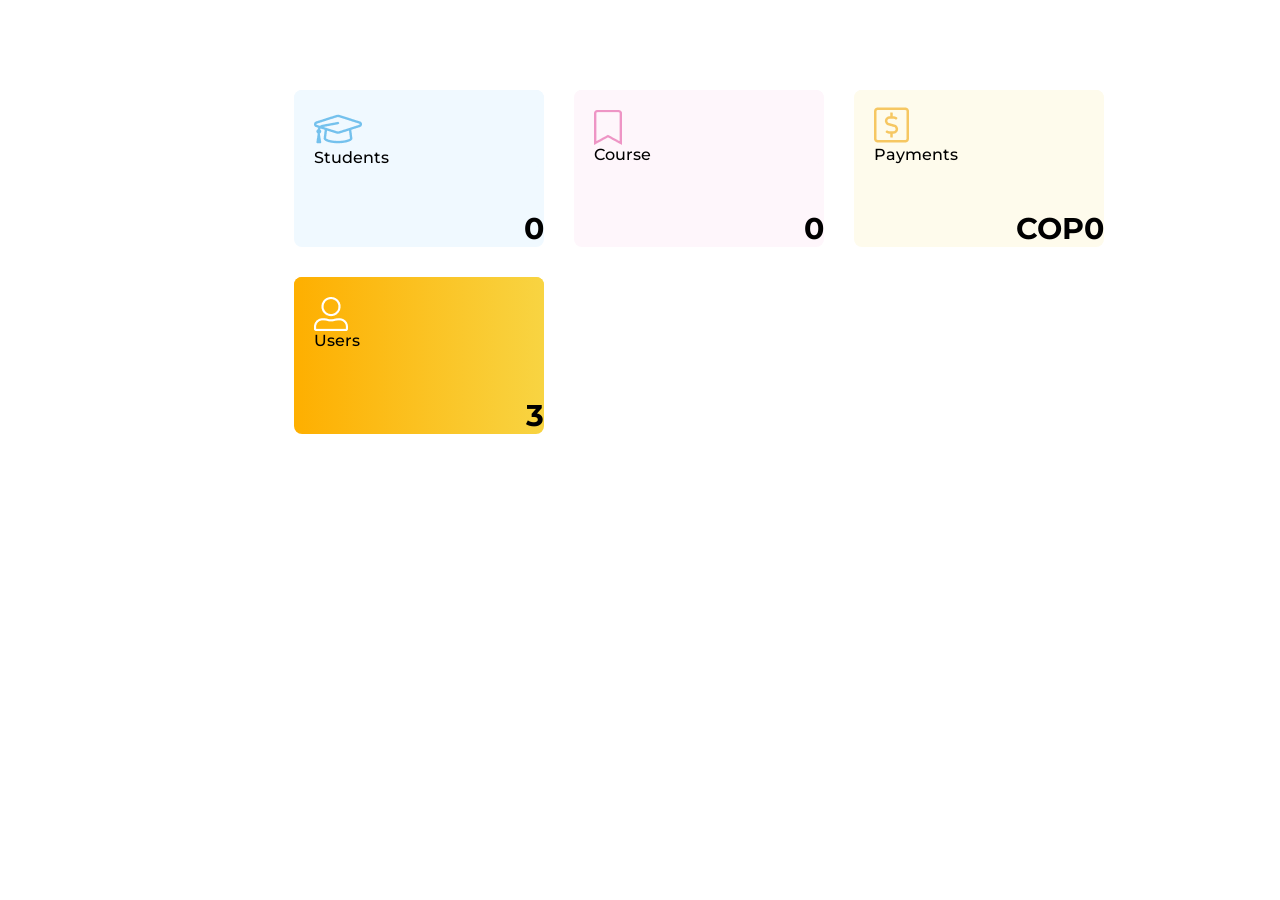
==== views/dashboard.html @ f1b59ee2 "feat: :sparkles: Add dashboard layout with data fetching and styling" ====
<!DOCTYPE html>
<html lang="en">
<head>
    <meta charset="UTF-8">
    <meta name="viewport" content="width=device-width, initial-scale=1.0">
    <title>Document</title>
    <link rel="stylesheet" href="../css/dashboard.css">
    <script src="../js/dashboard.js" defer type="module"></script>
</head>
<body>
    <main>
        <div id="students" class="div__container">
            <div>
                <img src="../storage/img/VectorGorroGrado.png" width="48px" height="38px">
                <span>Students</span>
            </div>
            <strong>243</strong>
        </div>
        <div id="course" class="div__container">
            <div>
                <img src="../storage/img/VectorMarcado.png" width="28px" height="35px">
                <span>Course</span>
            </div>
            <strong>13</strong>
        </div>
        <div id="payment" class="div__container">
            <div style="padding-top: 15px;">
                <img src="../storage/img/VectorSignoValor.png" width="35px" height="40px">
                <span>Payments</span>
            </div>
            <strong data-format="$">556,000</strong>
        </div>
        <div id="users" class="div__container">
            <div>
                <img src="../storage/img/VectorUsuario.png" width="34px" height="34px">
                <span>Users</span>
            </div>
            <strong>3</strong>
        </div>
    </main>
</body>
</html>
---- css/dashboard.css ----
@import url(variables.css);
*{
    margin: 0;
    padding: 0;
    box-sizing: border-box;
}
main{
   display: flex;
   flex-wrap: wrap;
   position: absolute;
   gap: 30px    ;
   top: 90px;
   left: 40%;
}
@media (max-width: 1440px) {
    main{
        left: 23%;
    }
}

span {
    font-family: "Montserrat-Medium";
    font-family: 14px;
}
strong {
    font-family: "Montserrat-Bold";
    font-size: 30px;
}
.div__container{
    width: 250px;
    height: 157px;
    display: flex;
    flex-direction: column;
    justify-content: space-between;
    align-items: flex-end;
    border-radius: 8px;
}
#students {
    background-color: #F0F9FF;
    
    div {
        background-color: #F0F9FF;
    }
}
#course {
    background-color: #FEF6FB;

    div {
        background-color: #FEF6FB;
    }
}
#payment {
    background-color: #FEFBEC;

    div {
        background-color: #FEFBEC;
    }
}
#users {
    background: linear-gradient(90deg, #FEAF00 0%, #F8D442 100%);

    div {
        background: linear-gradient(90deg, #FEAF00 0%, #F8D442 100%);
    }

}
.div__container div{
    background: orange;
    width: 100%;
    display: flex;
    flex-direction: column;
    padding-top: 20px;
    padding-left: 20px;
    border-radius: 8px;
}

#payment > strong{
    position: relative;
}
#payment > strong::before{
    content: attr(data-format);
}
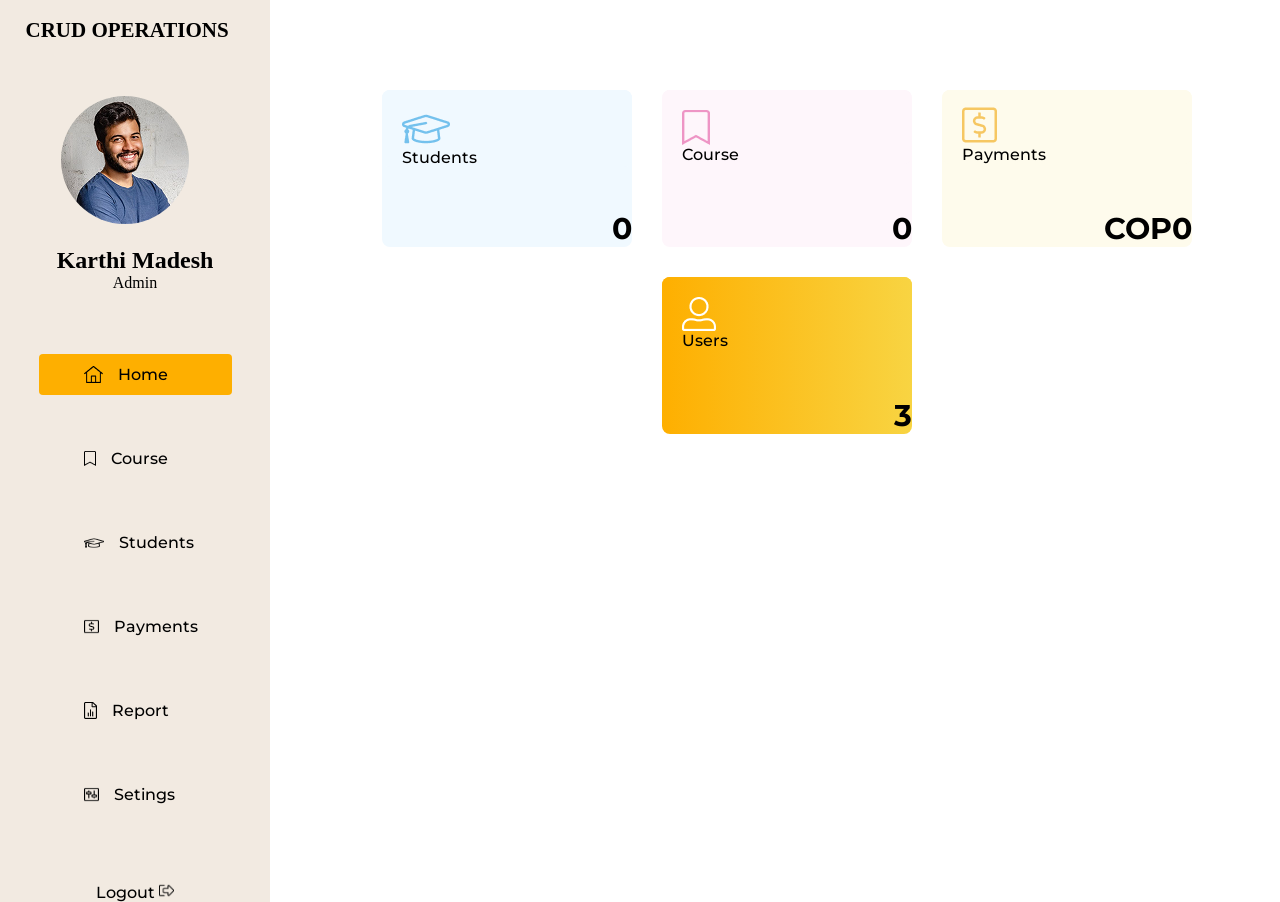
==== commit 747d561f: "feat: :sparkles: Implement navigation bar with profile and menu options in dashboard" ====
--- a/views/dashboard.html
+++ b/views/dashboard.html
@@ -38,5 +38,54 @@
             <strong>3</strong>
         </div>
     </main>
+    <nav>
+        <div class="div__navContainer">
+            <div class="div__profileContainer">
+                <div class="div__profile">
+                    <div class="div__menuTitle">
+                        <h1>CRUD OPERATIONS</h1>
+                    </div>
+                    <img src="../storage/img/VectorIMGProfile.png">
+                    <div class="div__profileInfo">
+                        <h1>Karthi Madesh</h1>
+                        <p>Admin</p>
+                    </div>
+                </div>
+            </div>
+            <div class="div__optionsContainer">
+                <div class="div__home">
+                    <img src="../storage/img/VectorHome.png" width="19px" height="17px">
+                    <span>Home</span>
+                </div>
+                <div>
+                    <img src="../storage/img/VectorCursos.png" width="12px" height="15px">
+                    <span>Course</span>
+                </div>
+                <div>
+                    <img src="../storage/img/VectorEstudiantes.png" width="20px" height="12px">
+                    <span>Students</span>
+                </div>
+                <div>
+                    <img src="../storage/img/VectorPagos.png" width="15px" height="15px">
+                    <span>Payments</span>
+                </div>
+                <div>
+                    <img src="../storage/img/VectorReport.png" width="13px" height="17px">
+                    <span>Report</span>
+                </div>
+                <div>
+                    <img src="../storage/img/VectorSettings.png" width="15px" height="15px">
+                    <span>Setings</span>
+                </div>
+            </div>
+            <div class="div__logout">
+                <div>
+                    <span>Logout</span>
+                    <img src="../storage/img/VectorLogout.png" width="15px" height="15px">
+                </div>
+            </div>
+        </div>
+
+    </nav>
 </body>
 </html>
--- a/css/dashboard.css
+++ b/css/dashboard.css
@@ -4,6 +4,7 @@
     padding: 0;
     box-sizing: border-box;
 }
+/************ DASHBOARD ************/
 main{
    display: flex;
    flex-wrap: wrap;
@@ -11,6 +12,7 @@
    gap: 30px    ;
    top: 90px;
    left: 40%;
+   justify-content: center;
 }
 @media (max-width: 1440px) {
     main{
@@ -79,4 +81,87 @@
 }
 #payment > strong::before{
     content: attr(data-format);
-}+}
+/************ DASHBOARD FINISH************/
+
+
+nav {
+    width: 270px;
+    height: 100%;
+    background-color: #F2EAE1;
+}
+.div__navContainer {
+    display: flex;
+    flex-direction: column;
+    align-items: center;
+}
+
+.div__optionsContainer {
+    display: flex;
+    flex-direction: column;
+    gap: 43px;
+    padding-top: 80px;
+    align-items: flex-start;
+
+    div {
+        width: 193px;
+        height: 41px;
+        display: flex;
+        flex-direction: row;
+        align-items: center;
+        gap: 15px;
+        justify-content: flex-start;
+        padding-left: 45px;
+    }
+    
+    
+}
+.div__logout {
+    display: flex;
+    flex-direction: column;
+    gap: 43px;
+    padding-top: 25%;
+    align-items: flex-start;
+}
+
+.div__profile {
+    
+    img {
+        border-radius: 50%;
+        top: 96px;
+        left: 35px;
+        position: relative;
+    }
+}
+.div__menuTitle {
+    position: absolute;
+    top: 18px;
+
+    h1 { 
+        font-size: 21px;
+    }
+}
+.div__profileContainer {
+    width: 219px;
+    height: 274px;
+    position: relative;
+
+}
+.div__profile {
+    width: 219px;
+    height: 274px;
+    position: relative;
+}
+.div__profileInfo {
+    position: relative;
+    padding-top: 115px;
+
+    display: flex;
+    flex-direction: column;
+    align-items: center;
+
+}
+.div__home {
+    background-color: #FEAF00;
+    border-radius: 4px;
+}
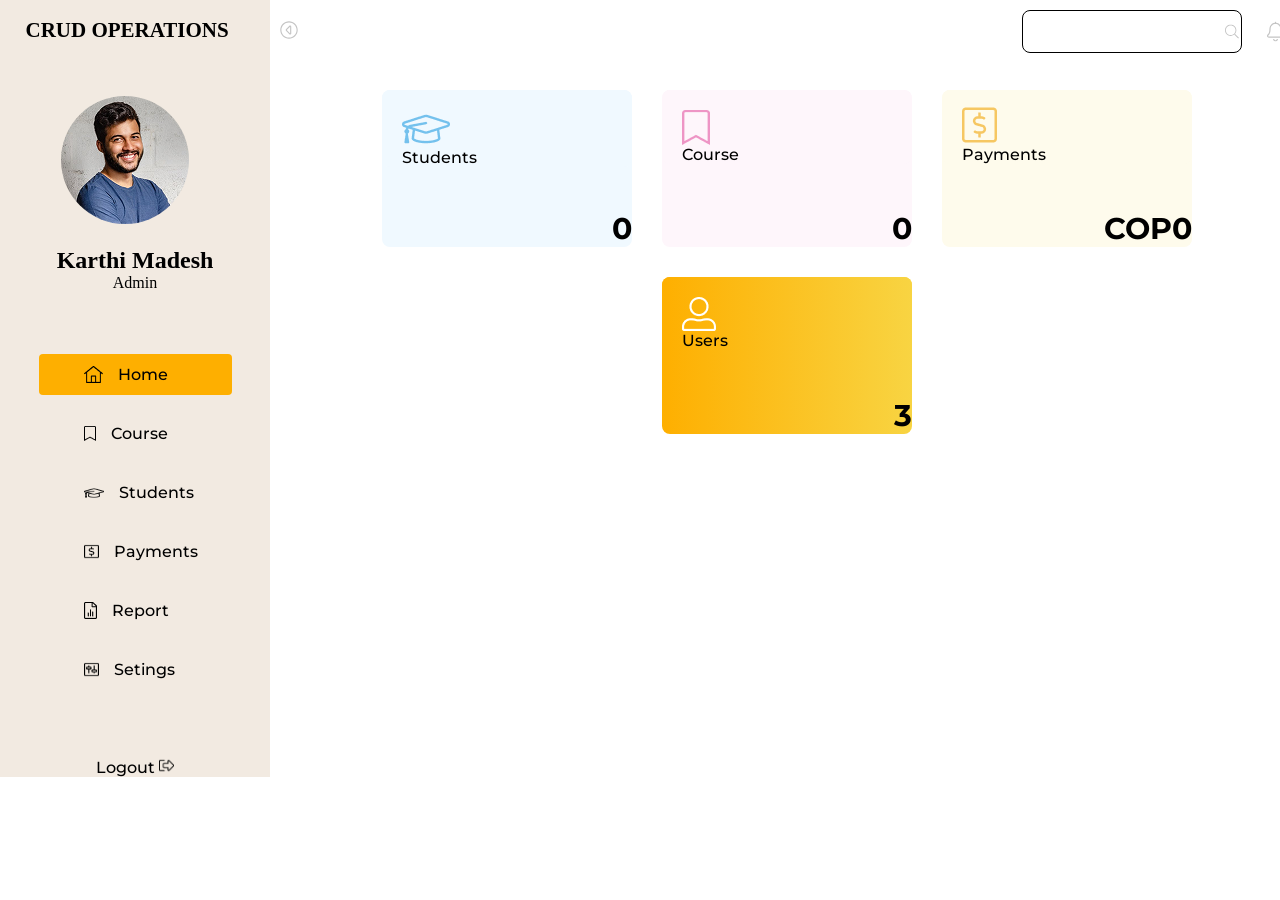
==== commit a9ecd19d: "feat: :sparkles: Add header with search functionality and notification icons to dashboard" ====
--- a/views/dashboard.html
+++ b/views/dashboard.html
@@ -8,6 +8,22 @@
     <script src="../js/dashboard.js" defer type="module"></script>
 </head>
 <body>
+    <header>
+        <div class="div__header__search">
+            <div class="div__circule">
+                <a href="#">
+                    <img src="../storage/img/VectorPlay.svg"> 
+                </a>
+            </div>
+            <div class="div__search">
+                <div class="div__text">
+                    <input type="text"><img src="../storage/img/VectorLupa.svg">
+                </div>
+                <img src="../storage/img/VectorCampana.svg">
+            </div>
+        </div>
+    </header>
+
     <main>
         <div id="students" class="div__container">
             <div>
@@ -38,6 +54,7 @@
             <strong>3</strong>
         </div>
     </main>
+
     <nav>
         <div class="div__navContainer">
             <div class="div__profileContainer">
--- a/css/dashboard.css
+++ b/css/dashboard.css
@@ -99,7 +99,7 @@
 .div__optionsContainer {
     display: flex;
     flex-direction: column;
-    gap: 43px;
+    gap: 18px;
     padding-top: 80px;
     align-items: flex-start;
 
@@ -165,3 +165,50 @@
     background-color: #FEAF00;
     border-radius: 4px;
 }
+
+
+header {
+    height: 60px;
+    position: absolute;
+    left: 270px;
+    width:  86%;
+}
+
+@media (max-width: 1440px) {
+    header {
+        width:  70%;
+    }
+}
+@media (max-width: 1440px) {
+    header {
+        width:  80%;
+    }
+}
+
+.div__header__search {
+    margin-top: 15px;
+    margin: 10px;
+    display: flex;
+    justify-content: space-between;
+    align-items: center;
+}
+
+.div__search {
+    display: flex;
+    gap: 25px;
+}
+
+.div__text {
+    border: 1px solid black;
+    border-radius: 8px;
+    width: 220px;
+    border-color: black;
+    display: flex;
+    padding: 2px;
+}
+
+.div__text input {
+    width: 212px;
+    height: 37px;
+    border: none;
+}
